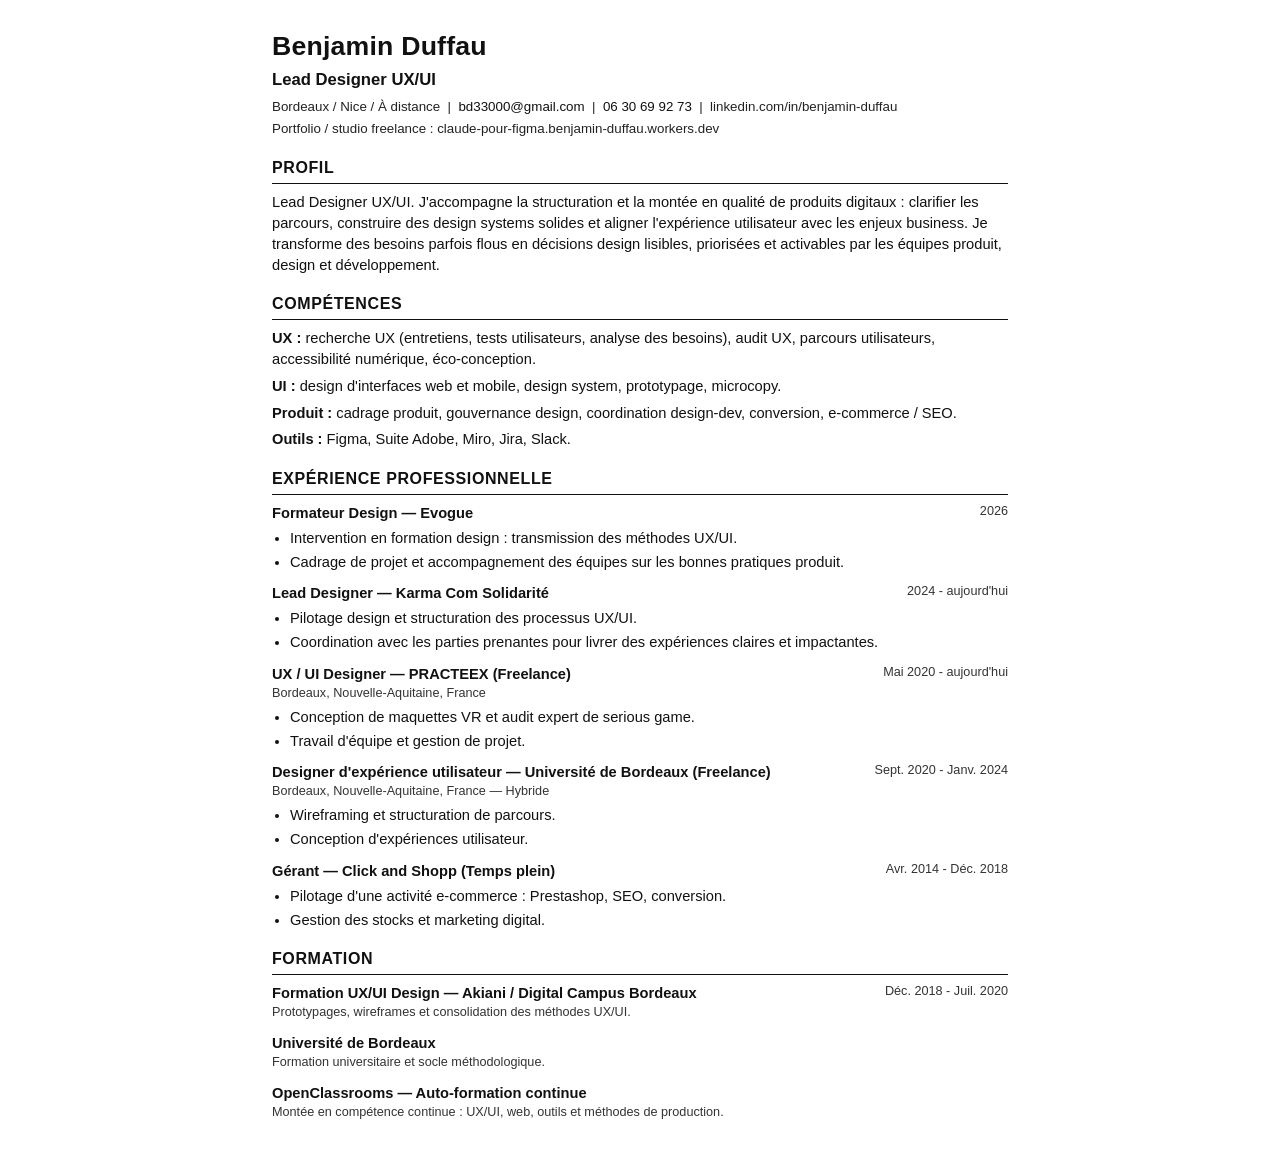
==== cv-ats.html @ 9c06576b "Localisation: retire Monaco (Bordeaux, Nice, a distance) Co-Authored-By: Claude Opus 4.8 <noreply@an" ====
<!DOCTYPE html>
<html lang="fr">
<head>
  <meta charset="UTF-8">
  <meta name="viewport" content="width=device-width, initial-scale=1.0">
  <title>CV - Benjamin Duffau - Lead Designer UX/UI</title>
  <meta name="description" content="CV de Benjamin Duffau, Lead Designer UX/UI. Design system, recherche UX, audit UX, accessibilité, product design.">
  <style>
    @page { size: A4; margin: 1.4cm 1.5cm; }
    * { box-sizing: border-box; }
    html, body { margin: 0; padding: 0; }
    body {
      font-family: Arial, Helvetica, "Liberation Sans", sans-serif;
      color: #111111;
      background: #ffffff;
      font-size: 11pt;
      line-height: 1.42;
      max-width: 800px;
      margin: 0 auto;
      padding: 28px 32px;
    }
    h1 {
      font-size: 20pt;
      margin: 0 0 2px;
      letter-spacing: 0.2px;
    }
    .role { font-size: 12.5pt; font-weight: 700; margin: 0 0 6px; }
    .contact { font-size: 10pt; color: #222; margin: 0 0 4px; }
    .contact a { color: #111; text-decoration: none; }
    h2 {
      font-size: 12pt;
      text-transform: uppercase;
      letter-spacing: 0.6px;
      border-bottom: 1.5px solid #111;
      padding-bottom: 3px;
      margin: 18px 0 8px;
    }
    p { margin: 0 0 8px; }
    ul { margin: 4px 0 8px; padding-left: 18px; }
    li { margin: 0 0 3px; }
    .job { margin: 0 0 11px; }
    .job-head { display: flex; justify-content: space-between; gap: 12px; }
    .job-title { font-weight: 700; font-size: 11pt; margin: 0; }
    .job-dates { font-size: 9.5pt; color: #333; white-space: nowrap; }
    .job-meta { font-size: 9.5pt; color: #333; margin: 0 0 3px; }
    .skills-line { margin: 0 0 6px; }
    a { color: #111; }
  </style>
</head>
<body>
  <header>
    <h1>Benjamin Duffau</h1>
    <p class="role">Lead Designer UX/UI</p>
    <p class="contact">
      Bordeaux / Nice / À distance &nbsp;|&nbsp;
      <a href="mailto:bd33000@gmail.com">bd33000@gmail.com</a> &nbsp;|&nbsp;
      <a href="tel:+33630699273">06 30 69 92 73</a> &nbsp;|&nbsp;
      linkedin.com/in/benjamin-duffau
    </p>
    <p class="contact">Portfolio / studio freelance : claude-pour-figma.benjamin-duffau.workers.dev</p>
  </header>

  <section>
    <h2>Profil</h2>
    <p>Lead Designer UX/UI. J'accompagne la structuration et la montée en qualité de produits digitaux : clarifier les parcours, construire des design systems solides et aligner l'expérience utilisateur avec les enjeux business. Je transforme des besoins parfois flous en décisions design lisibles, priorisées et activables par les équipes produit, design et développement.</p>
  </section>

  <section>
    <h2>Compétences</h2>
    <p class="skills-line"><strong>UX :</strong> recherche UX (entretiens, tests utilisateurs, analyse des besoins), audit UX, parcours utilisateurs, accessibilité numérique, éco-conception.</p>
    <p class="skills-line"><strong>UI :</strong> design d'interfaces web et mobile, design system, prototypage, microcopy.</p>
    <p class="skills-line"><strong>Produit :</strong> cadrage produit, gouvernance design, coordination design-dev, conversion, e-commerce / SEO.</p>
    <p class="skills-line"><strong>Outils :</strong> Figma, Suite Adobe, Miro, Jira, Slack.</p>
  </section>

  <section>
    <h2>Expérience professionnelle</h2>

    <div class="job">
      <div class="job-head">
        <p class="job-title">Formateur Design — Evogue</p>
        <span class="job-dates">2026</span>
      </div>
      <ul>
        <li>Intervention en formation design : transmission des méthodes UX/UI.</li>
        <li>Cadrage de projet et accompagnement des équipes sur les bonnes pratiques produit.</li>
      </ul>
    </div>

    <div class="job">
      <div class="job-head">
        <p class="job-title">Lead Designer — Karma Com Solidarité</p>
        <span class="job-dates">2024 - aujourd'hui</span>
      </div>
      <ul>
        <li>Pilotage design et structuration des processus UX/UI.</li>
        <li>Coordination avec les parties prenantes pour livrer des expériences claires et impactantes.</li>
      </ul>
    </div>

    <div class="job">
      <div class="job-head">
        <p class="job-title">UX / UI Designer — PRACTEEX (Freelance)</p>
        <span class="job-dates">Mai 2020 - aujourd'hui</span>
      </div>
      <p class="job-meta">Bordeaux, Nouvelle-Aquitaine, France</p>
      <ul>
        <li>Conception de maquettes VR et audit expert de serious game.</li>
        <li>Travail d'équipe et gestion de projet.</li>
      </ul>
    </div>

    <div class="job">
      <div class="job-head">
        <p class="job-title">Designer d'expérience utilisateur — Université de Bordeaux (Freelance)</p>
        <span class="job-dates">Sept. 2020 - Janv. 2024</span>
      </div>
      <p class="job-meta">Bordeaux, Nouvelle-Aquitaine, France — Hybride</p>
      <ul>
        <li>Wireframing et structuration de parcours.</li>
        <li>Conception d'expériences utilisateur.</li>
      </ul>
    </div>

    <div class="job">
      <div class="job-head">
        <p class="job-title">Gérant — Click and Shopp (Temps plein)</p>
        <span class="job-dates">Avr. 2014 - Déc. 2018</span>
      </div>
      <ul>
        <li>Pilotage d'une activité e-commerce : Prestashop, SEO, conversion.</li>
        <li>Gestion des stocks et marketing digital.</li>
      </ul>
    </div>
  </section>

  <section>
    <h2>Formation</h2>
    <div class="job">
      <div class="job-head">
        <p class="job-title">Formation UX/UI Design — Akiani / Digital Campus Bordeaux</p>
        <span class="job-dates">Déc. 2018 - Juil. 2020</span>
      </div>
      <p class="job-meta">Prototypages, wireframes et consolidation des méthodes UX/UI.</p>
    </div>
    <div class="job">
      <p class="job-title">Université de Bordeaux</p>
      <p class="job-meta">Formation universitaire et socle méthodologique.</p>
    </div>
    <div class="job">
      <p class="job-title">OpenClassrooms — Auto-formation continue</p>
      <p class="job-meta">Montée en compétence continue : UX/UI, web, outils et méthodes de production.</p>
    </div>
  </section>
</body>
</html>
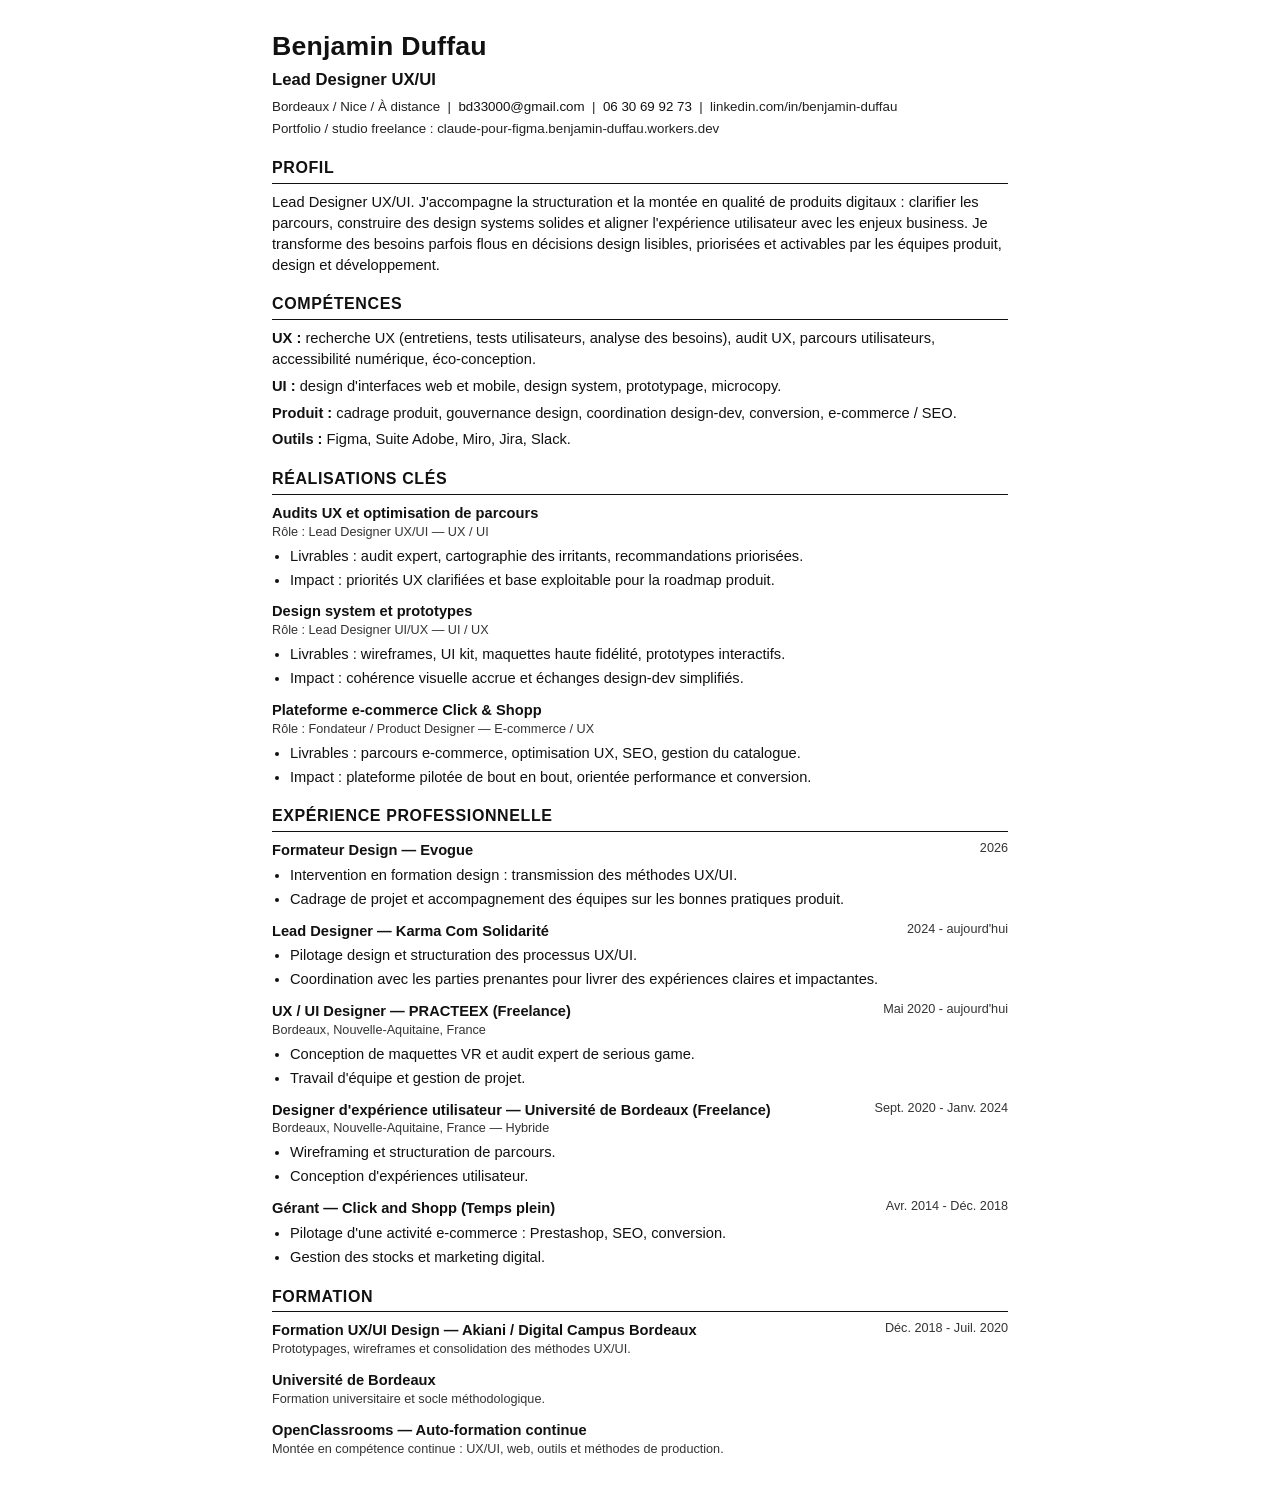
==== commit 7200773b: "feat(realisations): visualiseur de projet (apercu + role/livrables/impact) cote web; section Realisa" ====
--- a/cv-ats.html
+++ b/cv-ats.html
@@ -71,6 +71,37 @@
     <p class="skills-line"><strong>UI :</strong> design d'interfaces web et mobile, design system, prototypage, microcopy.</p>
     <p class="skills-line"><strong>Produit :</strong> cadrage produit, gouvernance design, coordination design-dev, conversion, e-commerce / SEO.</p>
     <p class="skills-line"><strong>Outils :</strong> Figma, Suite Adobe, Miro, Jira, Slack.</p>
+  </section>
+
+  <section>
+    <h2>Réalisations clés</h2>
+
+    <div class="job">
+      <p class="job-title">Audits UX et optimisation de parcours</p>
+      <p class="job-meta">Rôle : Lead Designer UX/UI — UX / UI</p>
+      <ul>
+        <li>Livrables : audit expert, cartographie des irritants, recommandations priorisées.</li>
+        <li>Impact : priorités UX clarifiées et base exploitable pour la roadmap produit.</li>
+      </ul>
+    </div>
+
+    <div class="job">
+      <p class="job-title">Design system et prototypes</p>
+      <p class="job-meta">Rôle : Lead Designer UI/UX — UI / UX</p>
+      <ul>
+        <li>Livrables : wireframes, UI kit, maquettes haute fidélité, prototypes interactifs.</li>
+        <li>Impact : cohérence visuelle accrue et échanges design-dev simplifiés.</li>
+      </ul>
+    </div>
+
+    <div class="job">
+      <p class="job-title">Plateforme e-commerce Click &amp; Shopp</p>
+      <p class="job-meta">Rôle : Fondateur / Product Designer — E-commerce / UX</p>
+      <ul>
+        <li>Livrables : parcours e-commerce, optimisation UX, SEO, gestion du catalogue.</li>
+        <li>Impact : plateforme pilotée de bout en bout, orientée performance et conversion.</li>
+      </ul>
+    </div>
   </section>
 
   <section>
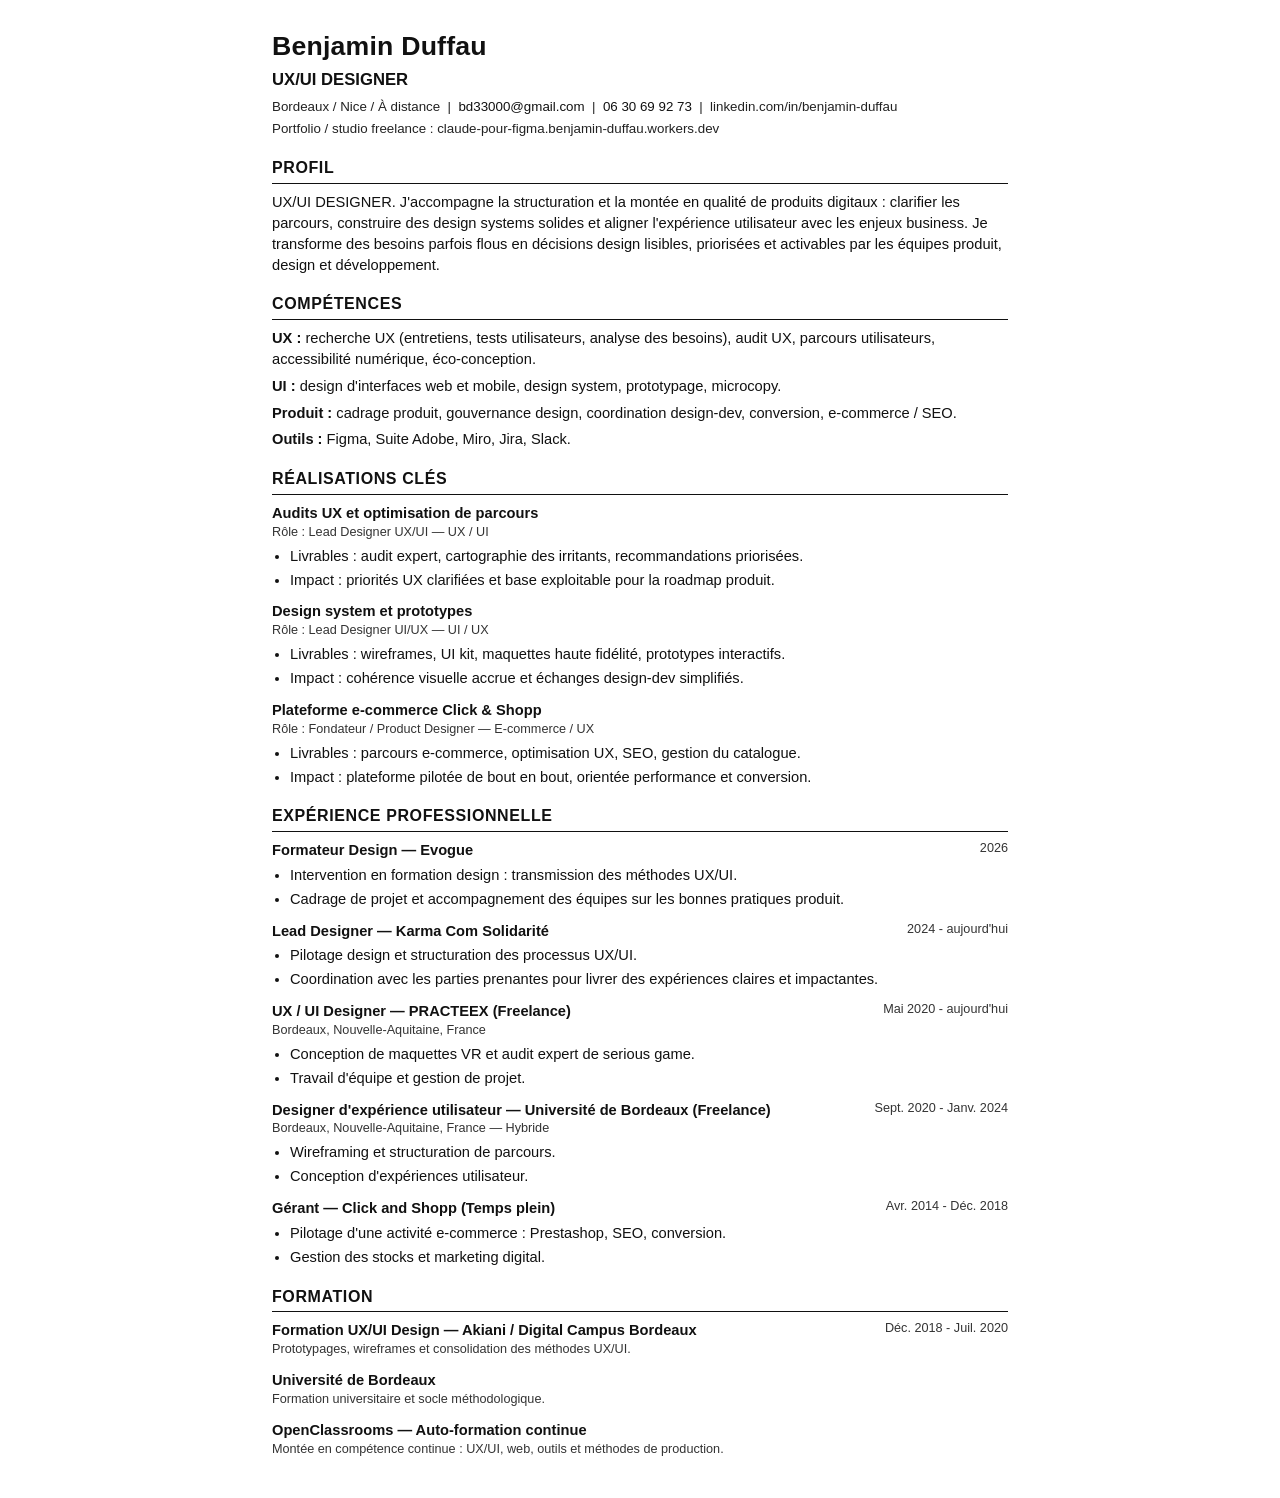
==== commit 6bd24a03: "feat(cv): finalise la version editoriale responsive" ====
--- a/cv-ats.html
+++ b/cv-ats.html
@@ -3,8 +3,8 @@
 <head>
   <meta charset="UTF-8">
   <meta name="viewport" content="width=device-width, initial-scale=1.0">
-  <title>CV - Benjamin Duffau - Lead Designer UX/UI</title>
-  <meta name="description" content="CV de Benjamin Duffau, Lead Designer UX/UI. Design system, recherche UX, audit UX, accessibilité, product design.">
+  <title>CV - Benjamin Duffau - UX/UI DESIGNER</title>
+  <meta name="description" content="CV de Benjamin Duffau, UX/UI DESIGNER. Design system, recherche UX, audit UX, accessibilité, product design.">
   <style>
     @page { size: A4; margin: 1.4cm 1.5cm; }
     * { box-sizing: border-box; }
@@ -50,7 +50,7 @@
 <body>
   <header>
     <h1>Benjamin Duffau</h1>
-    <p class="role">Lead Designer UX/UI</p>
+    <p class="role">UX/UI DESIGNER</p>
     <p class="contact">
       Bordeaux / Nice / À distance &nbsp;|&nbsp;
       <a href="mailto:bd33000@gmail.com">bd33000@gmail.com</a> &nbsp;|&nbsp;
@@ -62,7 +62,7 @@
 
   <section>
     <h2>Profil</h2>
-    <p>Lead Designer UX/UI. J'accompagne la structuration et la montée en qualité de produits digitaux : clarifier les parcours, construire des design systems solides et aligner l'expérience utilisateur avec les enjeux business. Je transforme des besoins parfois flous en décisions design lisibles, priorisées et activables par les équipes produit, design et développement.</p>
+    <p>UX/UI DESIGNER. J'accompagne la structuration et la montée en qualité de produits digitaux : clarifier les parcours, construire des design systems solides et aligner l'expérience utilisateur avec les enjeux business. Je transforme des besoins parfois flous en décisions design lisibles, priorisées et activables par les équipes produit, design et développement.</p>
   </section>
 
   <section>
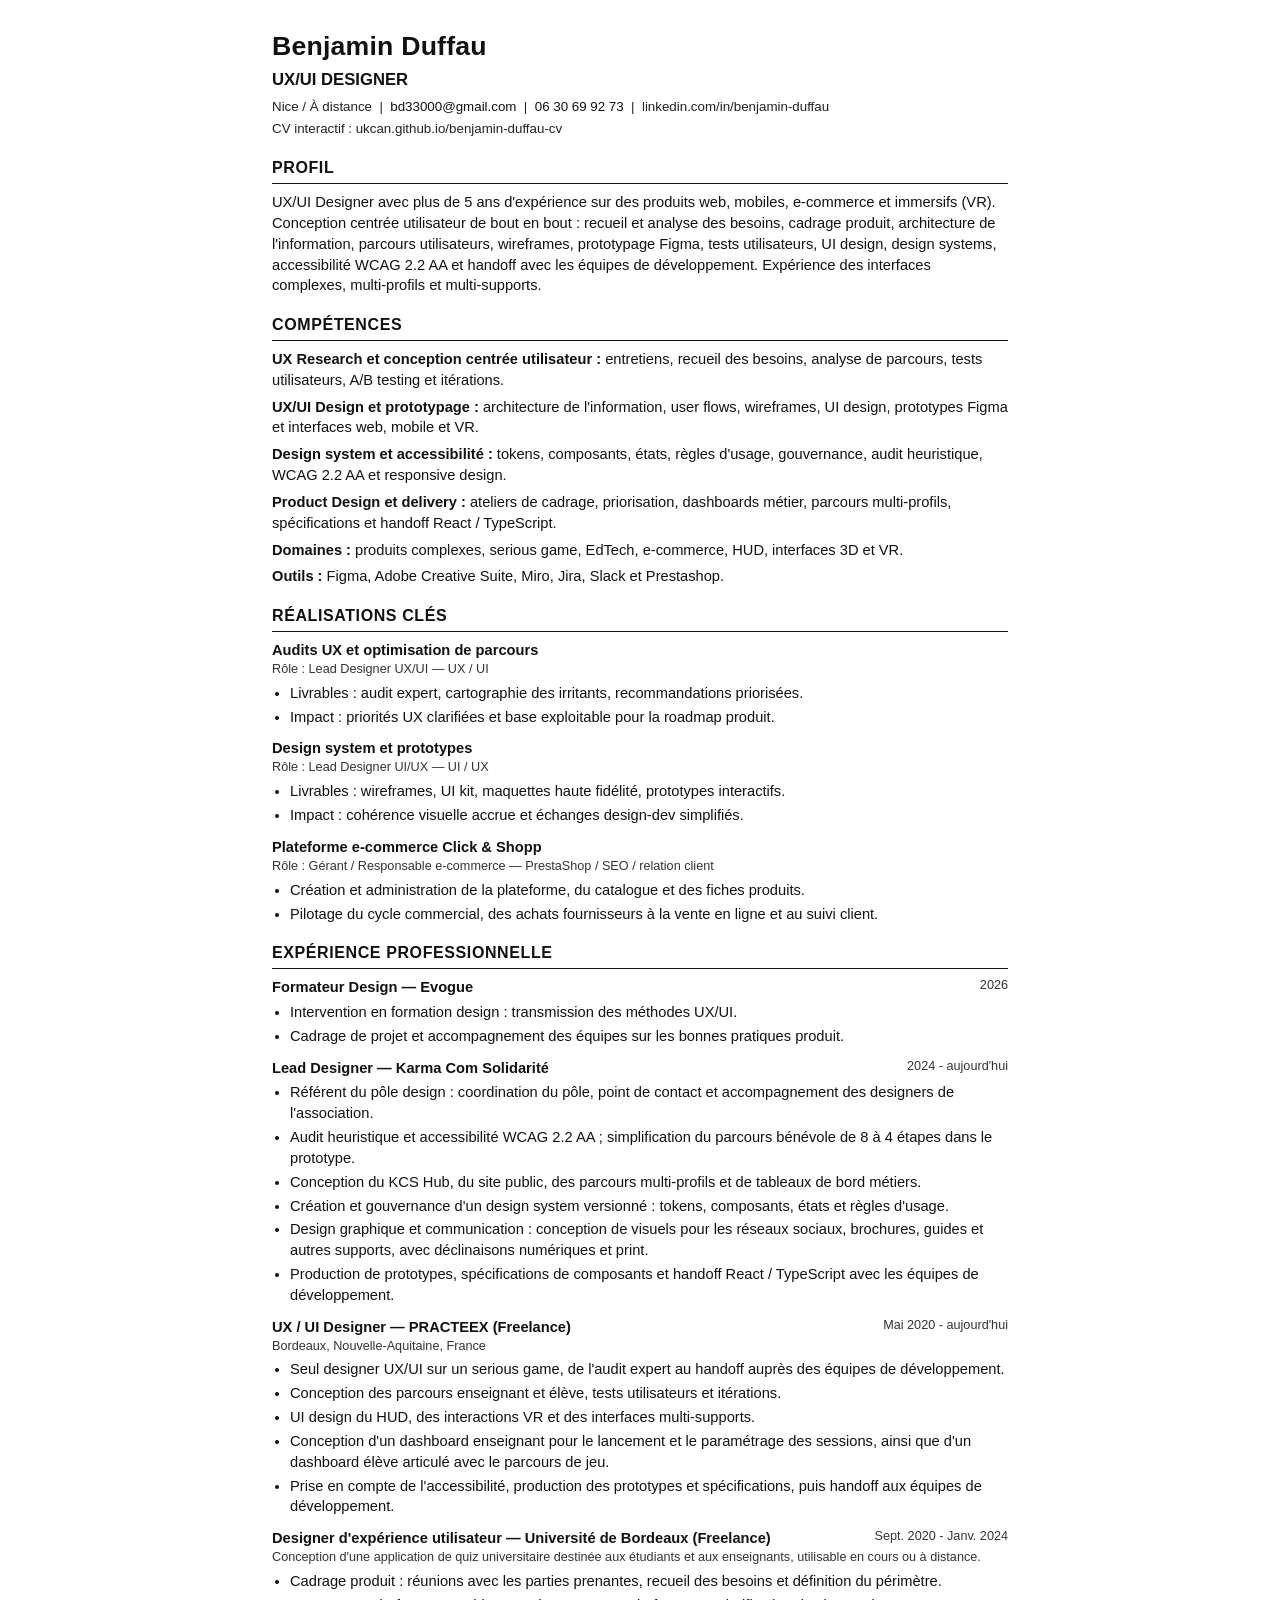
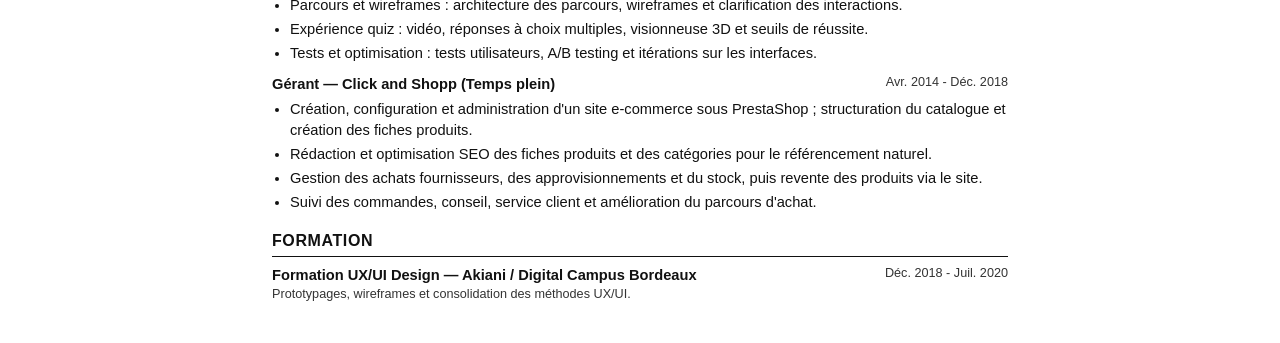
==== commit d64503f3: "feat(cv): officialise la version editoriale responsive finale (cv31) - travail Codex non commite; no" ====
--- a/cv-ats.html
+++ b/cv-ats.html
@@ -4,7 +4,7 @@
   <meta charset="UTF-8">
   <meta name="viewport" content="width=device-width, initial-scale=1.0">
   <title>CV - Benjamin Duffau - UX/UI DESIGNER</title>
-  <meta name="description" content="CV de Benjamin Duffau, UX/UI DESIGNER. Design system, recherche UX, audit UX, accessibilité, product design.">
+  <meta name="description" content="CV ATS de Benjamin Duffau, UX/UI Designer. Product Design, UX Research, audit heuristique, accessibilité WCAG 2.2 AA, design systems, prototypage Figma et handoff.">
   <style>
     @page { size: A4; margin: 1.4cm 1.5cm; }
     * { box-sizing: border-box; }
@@ -52,25 +52,27 @@
     <h1>Benjamin Duffau</h1>
     <p class="role">UX/UI DESIGNER</p>
     <p class="contact">
-      Bordeaux / Nice / À distance &nbsp;|&nbsp;
+      Nice / À distance &nbsp;|&nbsp;
       <a href="mailto:bd33000@gmail.com">bd33000@gmail.com</a> &nbsp;|&nbsp;
       <a href="tel:+33630699273">06 30 69 92 73</a> &nbsp;|&nbsp;
       linkedin.com/in/benjamin-duffau
     </p>
-    <p class="contact">Portfolio / studio freelance : claude-pour-figma.benjamin-duffau.workers.dev</p>
+    <p class="contact">CV interactif : ukcan.github.io/benjamin-duffau-cv</p>
   </header>
 
   <section>
     <h2>Profil</h2>
-    <p>UX/UI DESIGNER. J'accompagne la structuration et la montée en qualité de produits digitaux : clarifier les parcours, construire des design systems solides et aligner l'expérience utilisateur avec les enjeux business. Je transforme des besoins parfois flous en décisions design lisibles, priorisées et activables par les équipes produit, design et développement.</p>
+    <p>UX/UI Designer avec plus de 5 ans d'expérience sur des produits web, mobiles, e-commerce et immersifs (VR). Conception centrée utilisateur de bout en bout : recueil et analyse des besoins, cadrage produit, architecture de l'information, parcours utilisateurs, wireframes, prototypage Figma, tests utilisateurs, UI design, design systems, accessibilité WCAG 2.2 AA et handoff avec les équipes de développement. Expérience des interfaces complexes, multi-profils et multi-supports.</p>
   </section>
 
   <section>
     <h2>Compétences</h2>
-    <p class="skills-line"><strong>UX :</strong> recherche UX (entretiens, tests utilisateurs, analyse des besoins), audit UX, parcours utilisateurs, accessibilité numérique, éco-conception.</p>
-    <p class="skills-line"><strong>UI :</strong> design d'interfaces web et mobile, design system, prototypage, microcopy.</p>
-    <p class="skills-line"><strong>Produit :</strong> cadrage produit, gouvernance design, coordination design-dev, conversion, e-commerce / SEO.</p>
-    <p class="skills-line"><strong>Outils :</strong> Figma, Suite Adobe, Miro, Jira, Slack.</p>
+    <p class="skills-line"><strong>UX Research et conception centrée utilisateur :</strong> entretiens, recueil des besoins, analyse de parcours, tests utilisateurs, A/B testing et itérations.</p>
+    <p class="skills-line"><strong>UX/UI Design et prototypage :</strong> architecture de l'information, user flows, wireframes, UI design, prototypes Figma et interfaces web, mobile et VR.</p>
+    <p class="skills-line"><strong>Design system et accessibilité :</strong> tokens, composants, états, règles d'usage, gouvernance, audit heuristique, WCAG 2.2 AA et responsive design.</p>
+    <p class="skills-line"><strong>Product Design et delivery :</strong> ateliers de cadrage, priorisation, dashboards métier, parcours multi-profils, spécifications et handoff React / TypeScript.</p>
+    <p class="skills-line"><strong>Domaines :</strong> produits complexes, serious game, EdTech, e-commerce, HUD, interfaces 3D et VR.</p>
+    <p class="skills-line"><strong>Outils :</strong> Figma, Adobe Creative Suite, Miro, Jira, Slack et Prestashop.</p>
   </section>
 
   <section>
@@ -96,10 +98,10 @@
 
     <div class="job">
       <p class="job-title">Plateforme e-commerce Click &amp; Shopp</p>
-      <p class="job-meta">Rôle : Fondateur / Product Designer — E-commerce / UX</p>
+      <p class="job-meta">Rôle : Gérant / Responsable e-commerce — PrestaShop / SEO / relation client</p>
       <ul>
-        <li>Livrables : parcours e-commerce, optimisation UX, SEO, gestion du catalogue.</li>
-        <li>Impact : plateforme pilotée de bout en bout, orientée performance et conversion.</li>
+        <li>Création et administration de la plateforme, du catalogue et des fiches produits.</li>
+        <li>Pilotage du cycle commercial, des achats fournisseurs à la vente en ligne et au suivi client.</li>
       </ul>
     </div>
   </section>
@@ -124,8 +126,12 @@
         <span class="job-dates">2024 - aujourd'hui</span>
       </div>
       <ul>
-        <li>Pilotage design et structuration des processus UX/UI.</li>
-        <li>Coordination avec les parties prenantes pour livrer des expériences claires et impactantes.</li>
+        <li>Référent du pôle design : coordination du pôle, point de contact et accompagnement des designers de l'association.</li>
+        <li>Audit heuristique et accessibilité WCAG 2.2 AA ; simplification du parcours bénévole de 8 à 4 étapes dans le prototype.</li>
+        <li>Conception du KCS Hub, du site public, des parcours multi-profils et de tableaux de bord métiers.</li>
+        <li>Création et gouvernance d'un design system versionné : tokens, composants, états et règles d'usage.</li>
+        <li>Design graphique et communication : conception de visuels pour les réseaux sociaux, brochures, guides et autres supports, avec déclinaisons numériques et print.</li>
+        <li>Production de prototypes, spécifications de composants et handoff React / TypeScript avec les équipes de développement.</li>
       </ul>
     </div>
 
@@ -136,8 +142,11 @@
       </div>
       <p class="job-meta">Bordeaux, Nouvelle-Aquitaine, France</p>
       <ul>
-        <li>Conception de maquettes VR et audit expert de serious game.</li>
-        <li>Travail d'équipe et gestion de projet.</li>
+        <li>Seul designer UX/UI sur un serious game, de l'audit expert au handoff auprès des équipes de développement.</li>
+        <li>Conception des parcours enseignant et élève, tests utilisateurs et itérations.</li>
+        <li>UI design du HUD, des interactions VR et des interfaces multi-supports.</li>
+        <li>Conception d'un dashboard enseignant pour le lancement et le paramétrage des sessions, ainsi que d'un dashboard élève articulé avec le parcours de jeu.</li>
+        <li>Prise en compte de l'accessibilité, production des prototypes et spécifications, puis handoff aux équipes de développement.</li>
       </ul>
     </div>
 
@@ -146,10 +155,12 @@
         <p class="job-title">Designer d'expérience utilisateur — Université de Bordeaux (Freelance)</p>
         <span class="job-dates">Sept. 2020 - Janv. 2024</span>
       </div>
-      <p class="job-meta">Bordeaux, Nouvelle-Aquitaine, France — Hybride</p>
+      <p class="job-meta">Conception d'une application de quiz universitaire destinée aux étudiants et aux enseignants, utilisable en cours ou à distance.</p>
       <ul>
-        <li>Wireframing et structuration de parcours.</li>
-        <li>Conception d'expériences utilisateur.</li>
+        <li>Cadrage produit : réunions avec les parties prenantes, recueil des besoins et définition du périmètre.</li>
+        <li>Parcours et wireframes : architecture des parcours, wireframes et clarification des interactions.</li>
+        <li>Expérience quiz : vidéo, réponses à choix multiples, visionneuse 3D et seuils de réussite.</li>
+        <li>Tests et optimisation : tests utilisateurs, A/B testing et itérations sur les interfaces.</li>
       </ul>
     </div>
 
@@ -159,8 +170,10 @@
         <span class="job-dates">Avr. 2014 - Déc. 2018</span>
       </div>
       <ul>
-        <li>Pilotage d'une activité e-commerce : Prestashop, SEO, conversion.</li>
-        <li>Gestion des stocks et marketing digital.</li>
+        <li>Création, configuration et administration d'un site e-commerce sous PrestaShop ; structuration du catalogue et création des fiches produits.</li>
+        <li>Rédaction et optimisation SEO des fiches produits et des catégories pour le référencement naturel.</li>
+        <li>Gestion des achats fournisseurs, des approvisionnements et du stock, puis revente des produits via le site.</li>
+        <li>Suivi des commandes, conseil, service client et amélioration du parcours d'achat.</li>
       </ul>
     </div>
   </section>
@@ -174,14 +187,6 @@
       </div>
       <p class="job-meta">Prototypages, wireframes et consolidation des méthodes UX/UI.</p>
     </div>
-    <div class="job">
-      <p class="job-title">Université de Bordeaux</p>
-      <p class="job-meta">Formation universitaire et socle méthodologique.</p>
-    </div>
-    <div class="job">
-      <p class="job-title">OpenClassrooms — Auto-formation continue</p>
-      <p class="job-meta">Montée en compétence continue : UX/UI, web, outils et méthodes de production.</p>
-    </div>
   </section>
 </body>
 </html>
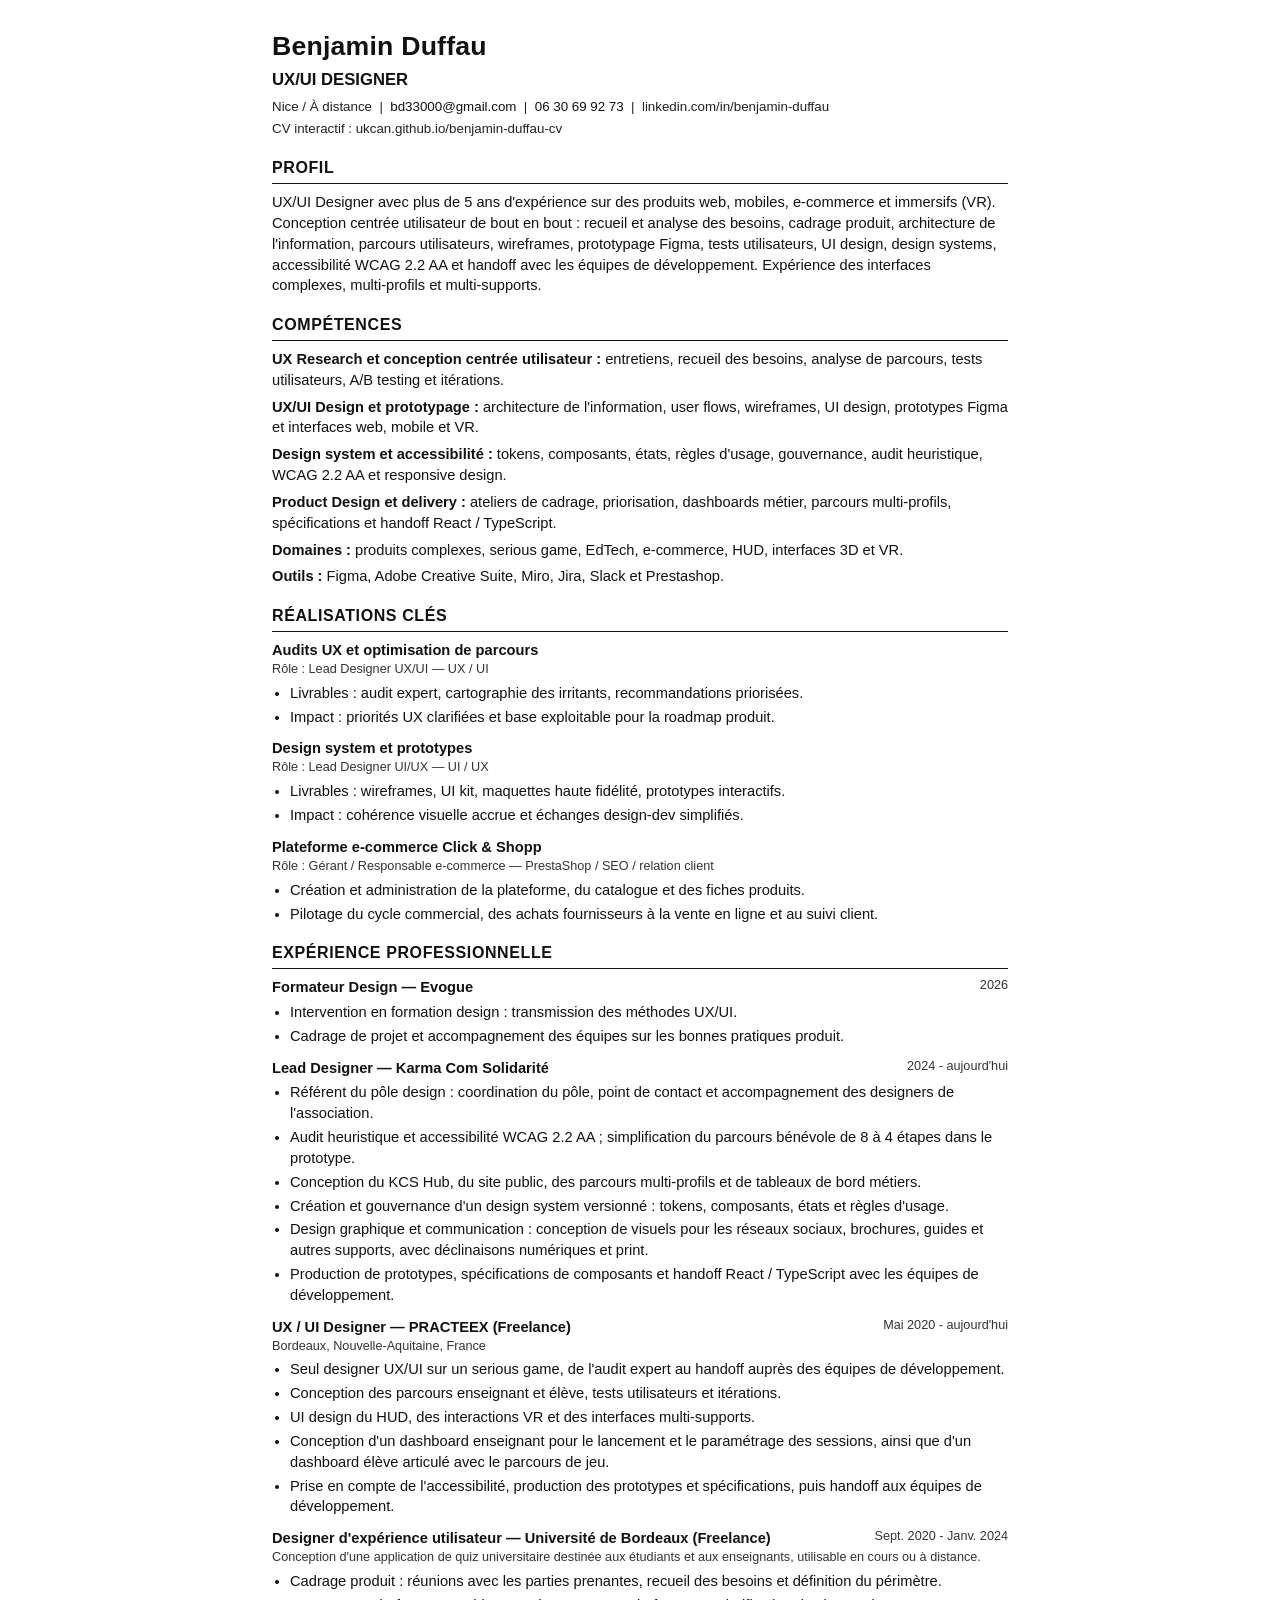
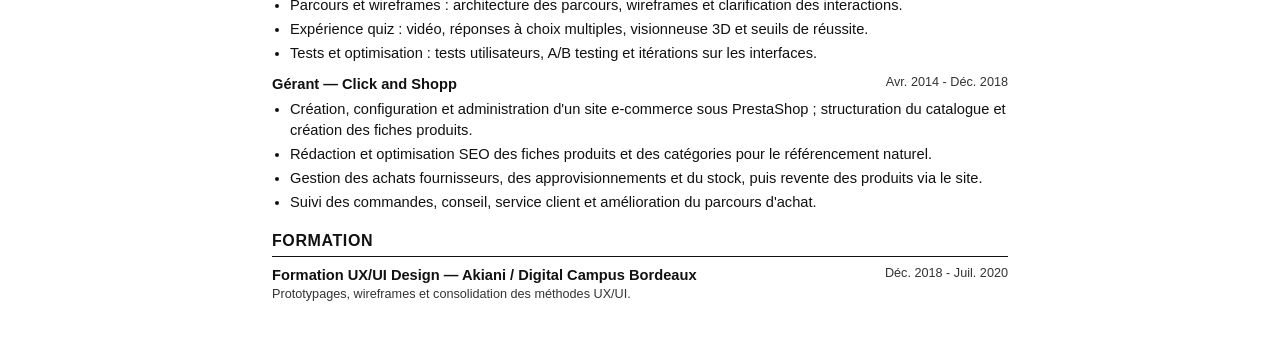
==== commit a5e7a355: "content(cv): ajoute '· Freelance' aux experiences Evogue et Karma Com Solidarite; retire '(Temps ple" ====
--- a/cv-ats.html
+++ b/cv-ats.html
@@ -166,7 +166,7 @@
 
     <div class="job">
       <div class="job-head">
-        <p class="job-title">Gérant — Click and Shopp (Temps plein)</p>
+        <p class="job-title">Gérant — Click and Shopp</p>
         <span class="job-dates">Avr. 2014 - Déc. 2018</span>
       </div>
       <ul>
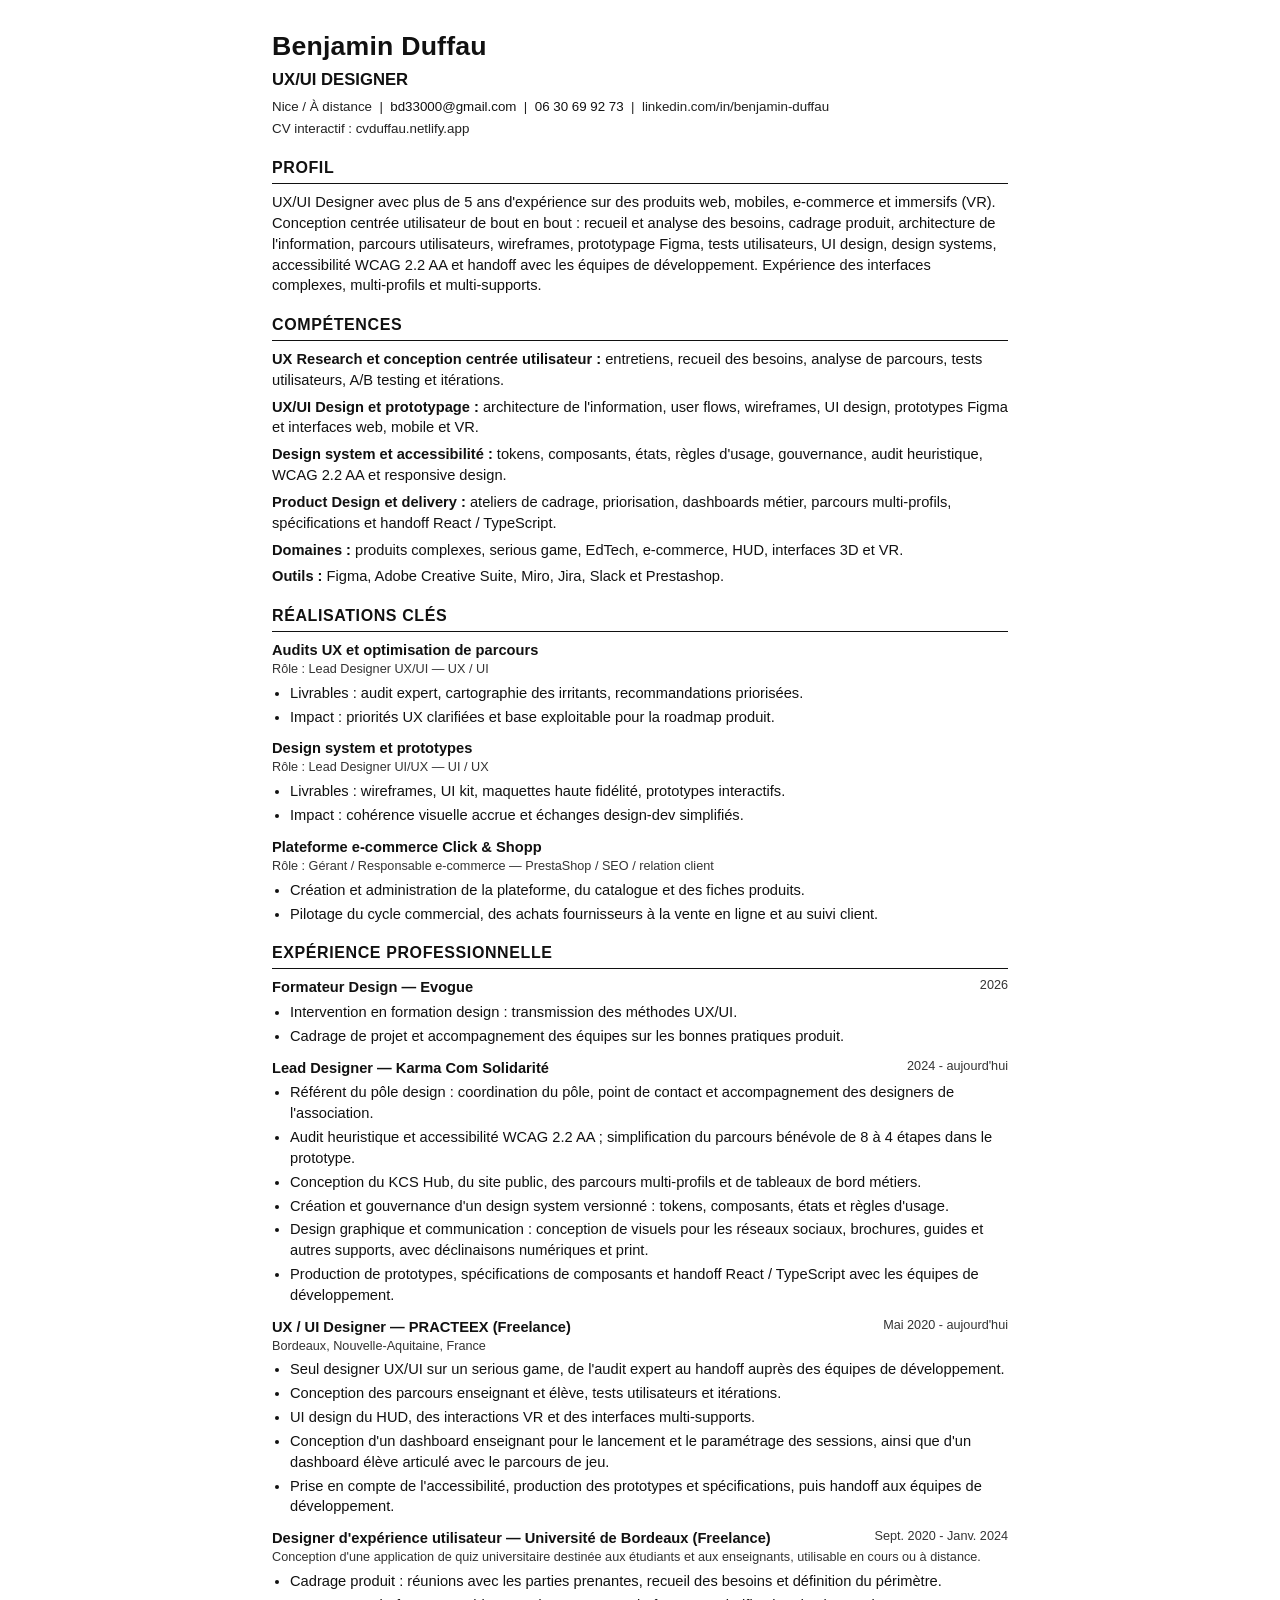
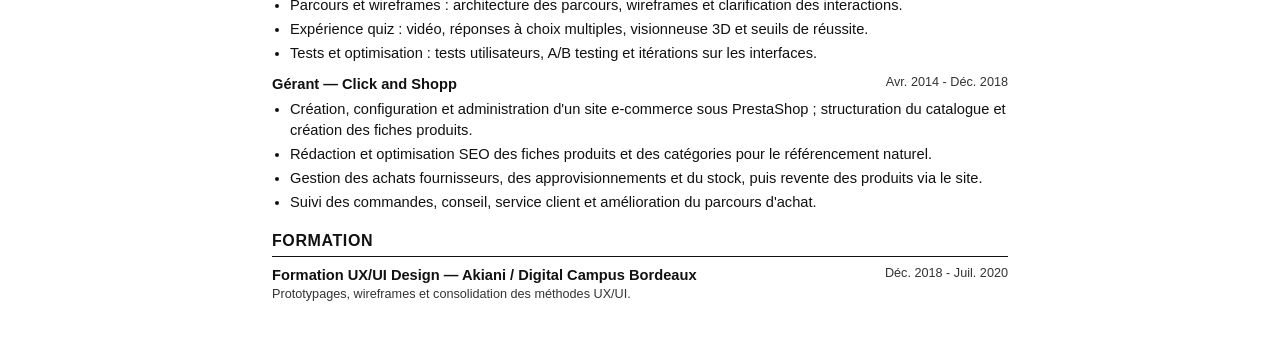
==== commit 7f5872e7: "chore(cv): bascule sur cvduffau.netlify.app (URLs canoniques/OG/JSON-LD + lien PDF), debranche cv.fl" ====
--- a/cv-ats.html
+++ b/cv-ats.html
@@ -57,7 +57,7 @@
       <a href="tel:+33630699273">06 30 69 92 73</a> &nbsp;|&nbsp;
       linkedin.com/in/benjamin-duffau
     </p>
-    <p class="contact">CV interactif : ukcan.github.io/benjamin-duffau-cv</p>
+    <p class="contact">CV interactif : cvduffau.netlify.app</p>
   </header>
 
   <section>
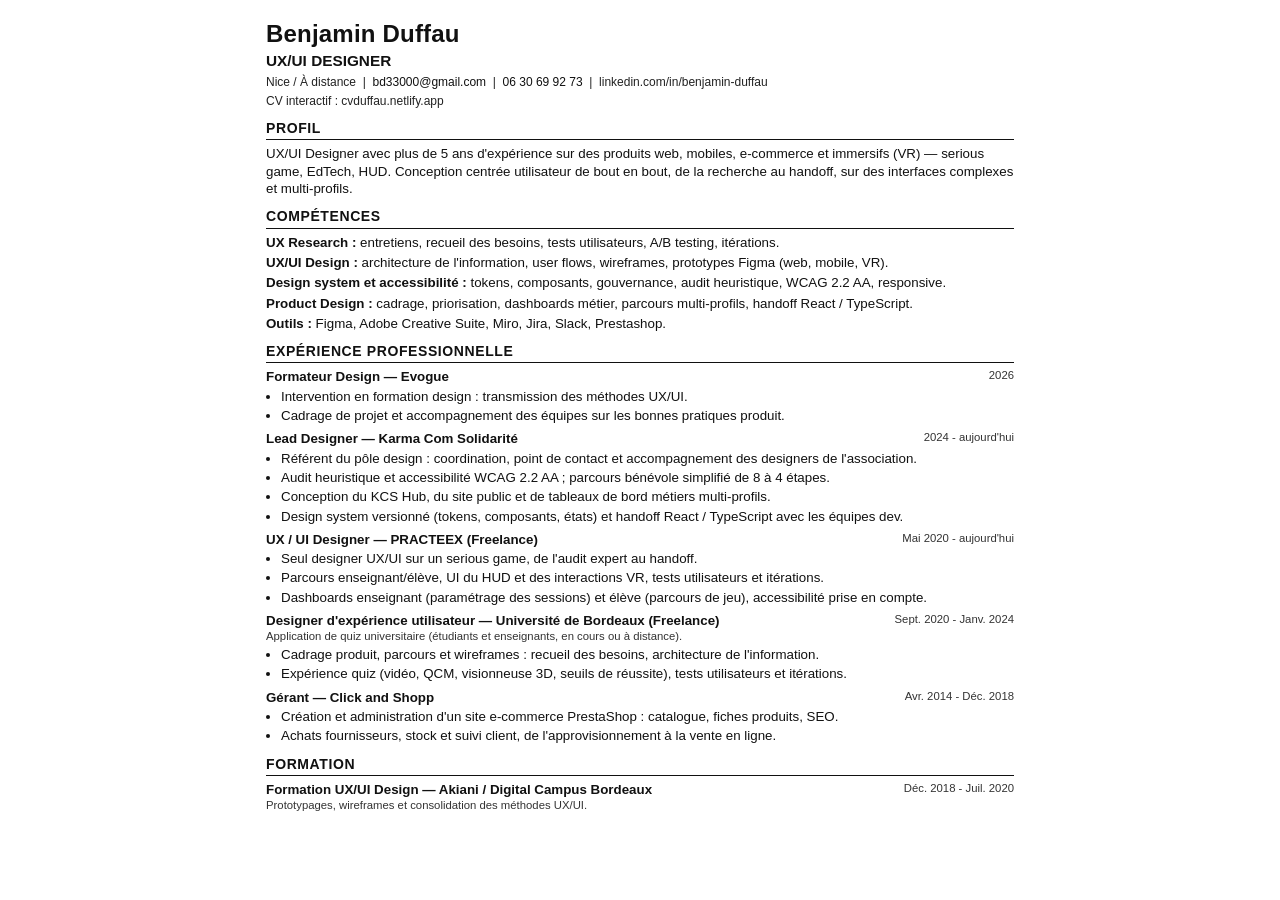
==== commit 9ac1f5b5: "content(cv-ats): condense pour tenir sur 1 page Retire la section Realisations cles (obsolete, dupli" ====
--- a/cv-ats.html
+++ b/cv-ats.html
@@ -6,44 +6,44 @@
   <title>CV - Benjamin Duffau - UX/UI DESIGNER</title>
   <meta name="description" content="CV ATS de Benjamin Duffau, UX/UI Designer. Product Design, UX Research, audit heuristique, accessibilité WCAG 2.2 AA, design systems, prototypage Figma et handoff.">
   <style>
-    @page { size: A4; margin: 1.4cm 1.5cm; }
+    @page { size: A4; margin: 0.9cm 1.4cm; }
     * { box-sizing: border-box; }
     html, body { margin: 0; padding: 0; }
     body {
       font-family: Arial, Helvetica, "Liberation Sans", sans-serif;
       color: #111111;
       background: #ffffff;
-      font-size: 11pt;
-      line-height: 1.42;
+      font-size: 10pt;
+      line-height: 1.3;
       max-width: 800px;
       margin: 0 auto;
-      padding: 28px 32px;
+      padding: 18px 26px;
     }
     h1 {
-      font-size: 20pt;
+      font-size: 18pt;
       margin: 0 0 2px;
       letter-spacing: 0.2px;
     }
-    .role { font-size: 12.5pt; font-weight: 700; margin: 0 0 6px; }
-    .contact { font-size: 10pt; color: #222; margin: 0 0 4px; }
+    .role { font-size: 11.5pt; font-weight: 700; margin: 0 0 4px; }
+    .contact { font-size: 9pt; color: #222; margin: 0 0 3px; }
     .contact a { color: #111; text-decoration: none; }
     h2 {
-      font-size: 12pt;
+      font-size: 10.5pt;
       text-transform: uppercase;
       letter-spacing: 0.6px;
       border-bottom: 1.5px solid #111;
-      padding-bottom: 3px;
-      margin: 18px 0 8px;
+      padding-bottom: 2px;
+      margin: 10px 0 5px;
     }
-    p { margin: 0 0 8px; }
-    ul { margin: 4px 0 8px; padding-left: 18px; }
-    li { margin: 0 0 3px; }
-    .job { margin: 0 0 11px; }
+    p { margin: 0 0 4px; }
+    ul { margin: 2px 0 4px; padding-left: 15px; }
+    li { margin: 0 0 2px; }
+    .job { margin: 0 0 6px; }
     .job-head { display: flex; justify-content: space-between; gap: 12px; }
-    .job-title { font-weight: 700; font-size: 11pt; margin: 0; }
-    .job-dates { font-size: 9.5pt; color: #333; white-space: nowrap; }
-    .job-meta { font-size: 9.5pt; color: #333; margin: 0 0 3px; }
-    .skills-line { margin: 0 0 6px; }
+    .job-title { font-weight: 700; font-size: 10pt; margin: 0; }
+    .job-dates { font-size: 8.5pt; color: #333; white-space: nowrap; }
+    .job-meta { font-size: 8.5pt; color: #333; margin: 0 0 2px; }
+    .skills-line { margin: 0 0 3px; }
     a { color: #111; }
   </style>
 </head>
@@ -62,48 +62,16 @@
 
   <section>
     <h2>Profil</h2>
-    <p>UX/UI Designer avec plus de 5 ans d'expérience sur des produits web, mobiles, e-commerce et immersifs (VR). Conception centrée utilisateur de bout en bout : recueil et analyse des besoins, cadrage produit, architecture de l'information, parcours utilisateurs, wireframes, prototypage Figma, tests utilisateurs, UI design, design systems, accessibilité WCAG 2.2 AA et handoff avec les équipes de développement. Expérience des interfaces complexes, multi-profils et multi-supports.</p>
+    <p>UX/UI Designer avec plus de 5 ans d'expérience sur des produits web, mobiles, e-commerce et immersifs (VR) — serious game, EdTech, HUD. Conception centrée utilisateur de bout en bout, de la recherche au handoff, sur des interfaces complexes et multi-profils.</p>
   </section>
 
   <section>
     <h2>Compétences</h2>
-    <p class="skills-line"><strong>UX Research et conception centrée utilisateur :</strong> entretiens, recueil des besoins, analyse de parcours, tests utilisateurs, A/B testing et itérations.</p>
-    <p class="skills-line"><strong>UX/UI Design et prototypage :</strong> architecture de l'information, user flows, wireframes, UI design, prototypes Figma et interfaces web, mobile et VR.</p>
-    <p class="skills-line"><strong>Design system et accessibilité :</strong> tokens, composants, états, règles d'usage, gouvernance, audit heuristique, WCAG 2.2 AA et responsive design.</p>
-    <p class="skills-line"><strong>Product Design et delivery :</strong> ateliers de cadrage, priorisation, dashboards métier, parcours multi-profils, spécifications et handoff React / TypeScript.</p>
-    <p class="skills-line"><strong>Domaines :</strong> produits complexes, serious game, EdTech, e-commerce, HUD, interfaces 3D et VR.</p>
-    <p class="skills-line"><strong>Outils :</strong> Figma, Adobe Creative Suite, Miro, Jira, Slack et Prestashop.</p>
-  </section>
-
-  <section>
-    <h2>Réalisations clés</h2>
-
-    <div class="job">
-      <p class="job-title">Audits UX et optimisation de parcours</p>
-      <p class="job-meta">Rôle : Lead Designer UX/UI — UX / UI</p>
-      <ul>
-        <li>Livrables : audit expert, cartographie des irritants, recommandations priorisées.</li>
-        <li>Impact : priorités UX clarifiées et base exploitable pour la roadmap produit.</li>
-      </ul>
-    </div>
-
-    <div class="job">
-      <p class="job-title">Design system et prototypes</p>
-      <p class="job-meta">Rôle : Lead Designer UI/UX — UI / UX</p>
-      <ul>
-        <li>Livrables : wireframes, UI kit, maquettes haute fidélité, prototypes interactifs.</li>
-        <li>Impact : cohérence visuelle accrue et échanges design-dev simplifiés.</li>
-      </ul>
-    </div>
-
-    <div class="job">
-      <p class="job-title">Plateforme e-commerce Click &amp; Shopp</p>
-      <p class="job-meta">Rôle : Gérant / Responsable e-commerce — PrestaShop / SEO / relation client</p>
-      <ul>
-        <li>Création et administration de la plateforme, du catalogue et des fiches produits.</li>
-        <li>Pilotage du cycle commercial, des achats fournisseurs à la vente en ligne et au suivi client.</li>
-      </ul>
-    </div>
+    <p class="skills-line"><strong>UX Research :</strong> entretiens, recueil des besoins, tests utilisateurs, A/B testing, itérations.</p>
+    <p class="skills-line"><strong>UX/UI Design :</strong> architecture de l'information, user flows, wireframes, prototypes Figma (web, mobile, VR).</p>
+    <p class="skills-line"><strong>Design system et accessibilité :</strong> tokens, composants, gouvernance, audit heuristique, WCAG 2.2 AA, responsive.</p>
+    <p class="skills-line"><strong>Product Design :</strong> cadrage, priorisation, dashboards métier, parcours multi-profils, handoff React / TypeScript.</p>
+    <p class="skills-line"><strong>Outils :</strong> Figma, Adobe Creative Suite, Miro, Jira, Slack, Prestashop.</p>
   </section>
 
   <section>
@@ -126,12 +94,10 @@
         <span class="job-dates">2024 - aujourd'hui</span>
       </div>
       <ul>
-        <li>Référent du pôle design : coordination du pôle, point de contact et accompagnement des designers de l'association.</li>
-        <li>Audit heuristique et accessibilité WCAG 2.2 AA ; simplification du parcours bénévole de 8 à 4 étapes dans le prototype.</li>
-        <li>Conception du KCS Hub, du site public, des parcours multi-profils et de tableaux de bord métiers.</li>
-        <li>Création et gouvernance d'un design system versionné : tokens, composants, états et règles d'usage.</li>
-        <li>Design graphique et communication : conception de visuels pour les réseaux sociaux, brochures, guides et autres supports, avec déclinaisons numériques et print.</li>
-        <li>Production de prototypes, spécifications de composants et handoff React / TypeScript avec les équipes de développement.</li>
+        <li>Référent du pôle design : coordination, point de contact et accompagnement des designers de l'association.</li>
+        <li>Audit heuristique et accessibilité WCAG 2.2 AA ; parcours bénévole simplifié de 8 à 4 étapes.</li>
+        <li>Conception du KCS Hub, du site public et de tableaux de bord métiers multi-profils.</li>
+        <li>Design system versionné (tokens, composants, états) et handoff React / TypeScript avec les équipes dev.</li>
       </ul>
     </div>
 
@@ -140,13 +106,10 @@
         <p class="job-title">UX / UI Designer — PRACTEEX (Freelance)</p>
         <span class="job-dates">Mai 2020 - aujourd'hui</span>
       </div>
-      <p class="job-meta">Bordeaux, Nouvelle-Aquitaine, France</p>
       <ul>
-        <li>Seul designer UX/UI sur un serious game, de l'audit expert au handoff auprès des équipes de développement.</li>
-        <li>Conception des parcours enseignant et élève, tests utilisateurs et itérations.</li>
-        <li>UI design du HUD, des interactions VR et des interfaces multi-supports.</li>
-        <li>Conception d'un dashboard enseignant pour le lancement et le paramétrage des sessions, ainsi que d'un dashboard élève articulé avec le parcours de jeu.</li>
-        <li>Prise en compte de l'accessibilité, production des prototypes et spécifications, puis handoff aux équipes de développement.</li>
+        <li>Seul designer UX/UI sur un serious game, de l'audit expert au handoff.</li>
+        <li>Parcours enseignant/élève, UI du HUD et des interactions VR, tests utilisateurs et itérations.</li>
+        <li>Dashboards enseignant (paramétrage des sessions) et élève (parcours de jeu), accessibilité prise en compte.</li>
       </ul>
     </div>
 
@@ -155,12 +118,10 @@
         <p class="job-title">Designer d'expérience utilisateur — Université de Bordeaux (Freelance)</p>
         <span class="job-dates">Sept. 2020 - Janv. 2024</span>
       </div>
-      <p class="job-meta">Conception d'une application de quiz universitaire destinée aux étudiants et aux enseignants, utilisable en cours ou à distance.</p>
+      <p class="job-meta">Application de quiz universitaire (étudiants et enseignants, en cours ou à distance).</p>
       <ul>
-        <li>Cadrage produit : réunions avec les parties prenantes, recueil des besoins et définition du périmètre.</li>
-        <li>Parcours et wireframes : architecture des parcours, wireframes et clarification des interactions.</li>
-        <li>Expérience quiz : vidéo, réponses à choix multiples, visionneuse 3D et seuils de réussite.</li>
-        <li>Tests et optimisation : tests utilisateurs, A/B testing et itérations sur les interfaces.</li>
+        <li>Cadrage produit, parcours et wireframes : recueil des besoins, architecture de l'information.</li>
+        <li>Expérience quiz (vidéo, QCM, visionneuse 3D, seuils de réussite), tests utilisateurs et itérations.</li>
       </ul>
     </div>
 
@@ -170,10 +131,8 @@
         <span class="job-dates">Avr. 2014 - Déc. 2018</span>
       </div>
       <ul>
-        <li>Création, configuration et administration d'un site e-commerce sous PrestaShop ; structuration du catalogue et création des fiches produits.</li>
-        <li>Rédaction et optimisation SEO des fiches produits et des catégories pour le référencement naturel.</li>
-        <li>Gestion des achats fournisseurs, des approvisionnements et du stock, puis revente des produits via le site.</li>
-        <li>Suivi des commandes, conseil, service client et amélioration du parcours d'achat.</li>
+        <li>Création et administration d'un site e-commerce PrestaShop : catalogue, fiches produits, SEO.</li>
+        <li>Achats fournisseurs, stock et suivi client, de l'approvisionnement à la vente en ligne.</li>
       </ul>
     </div>
   </section>
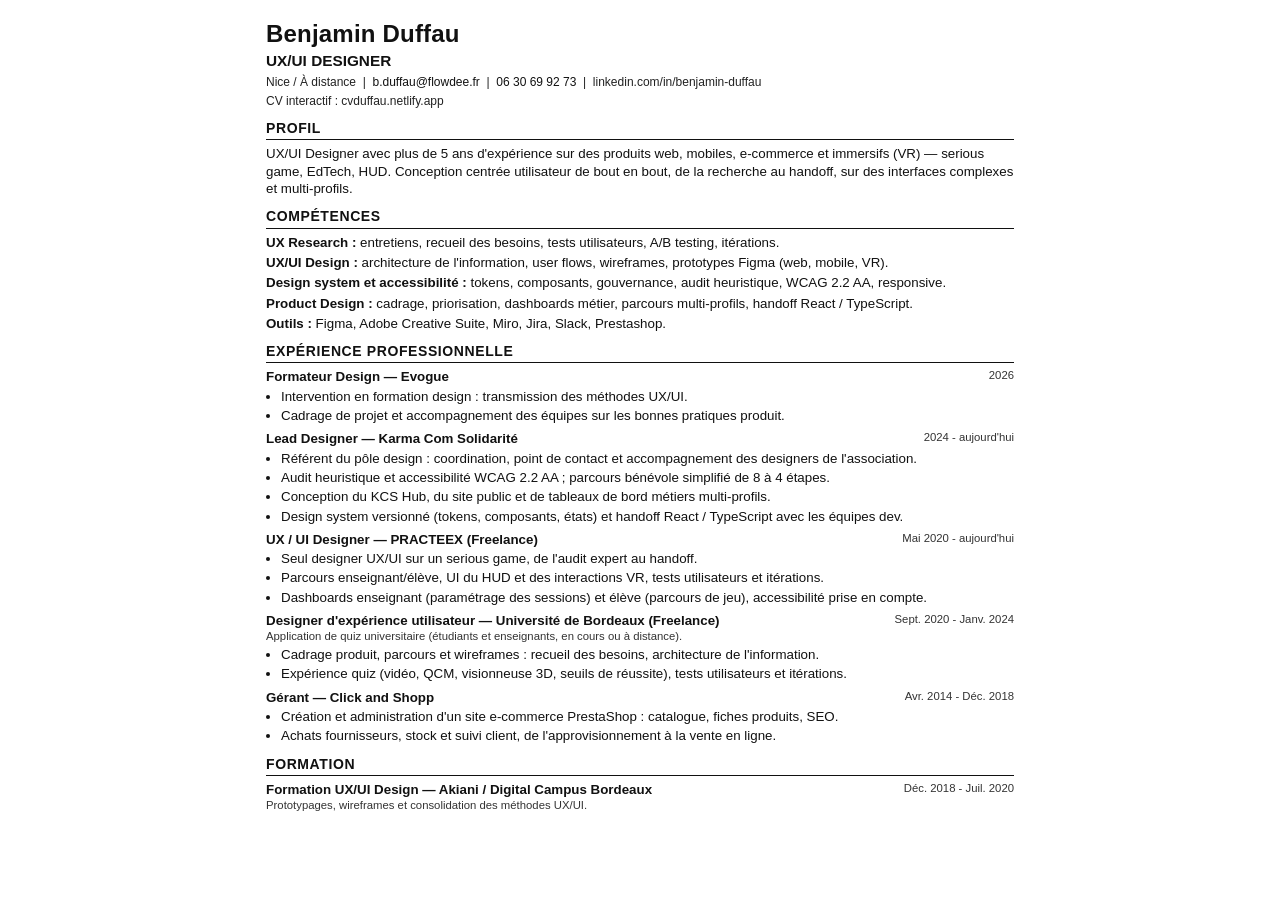
==== commit 16858702: "fix(contact): met a jour l'adresse email vers b.duffau@flowdee.fr" ====
--- a/cv-ats.html
+++ b/cv-ats.html
@@ -53,7 +53,7 @@
     <p class="role">UX/UI DESIGNER</p>
     <p class="contact">
       Nice / À distance &nbsp;|&nbsp;
-      <a href="mailto:bd33000@gmail.com">bd33000@gmail.com</a> &nbsp;|&nbsp;
+      <a href="mailto:b.duffau@flowdee.fr">b.duffau@flowdee.fr</a> &nbsp;|&nbsp;
       <a href="tel:+33630699273">06 30 69 92 73</a> &nbsp;|&nbsp;
       linkedin.com/in/benjamin-duffau
     </p>
